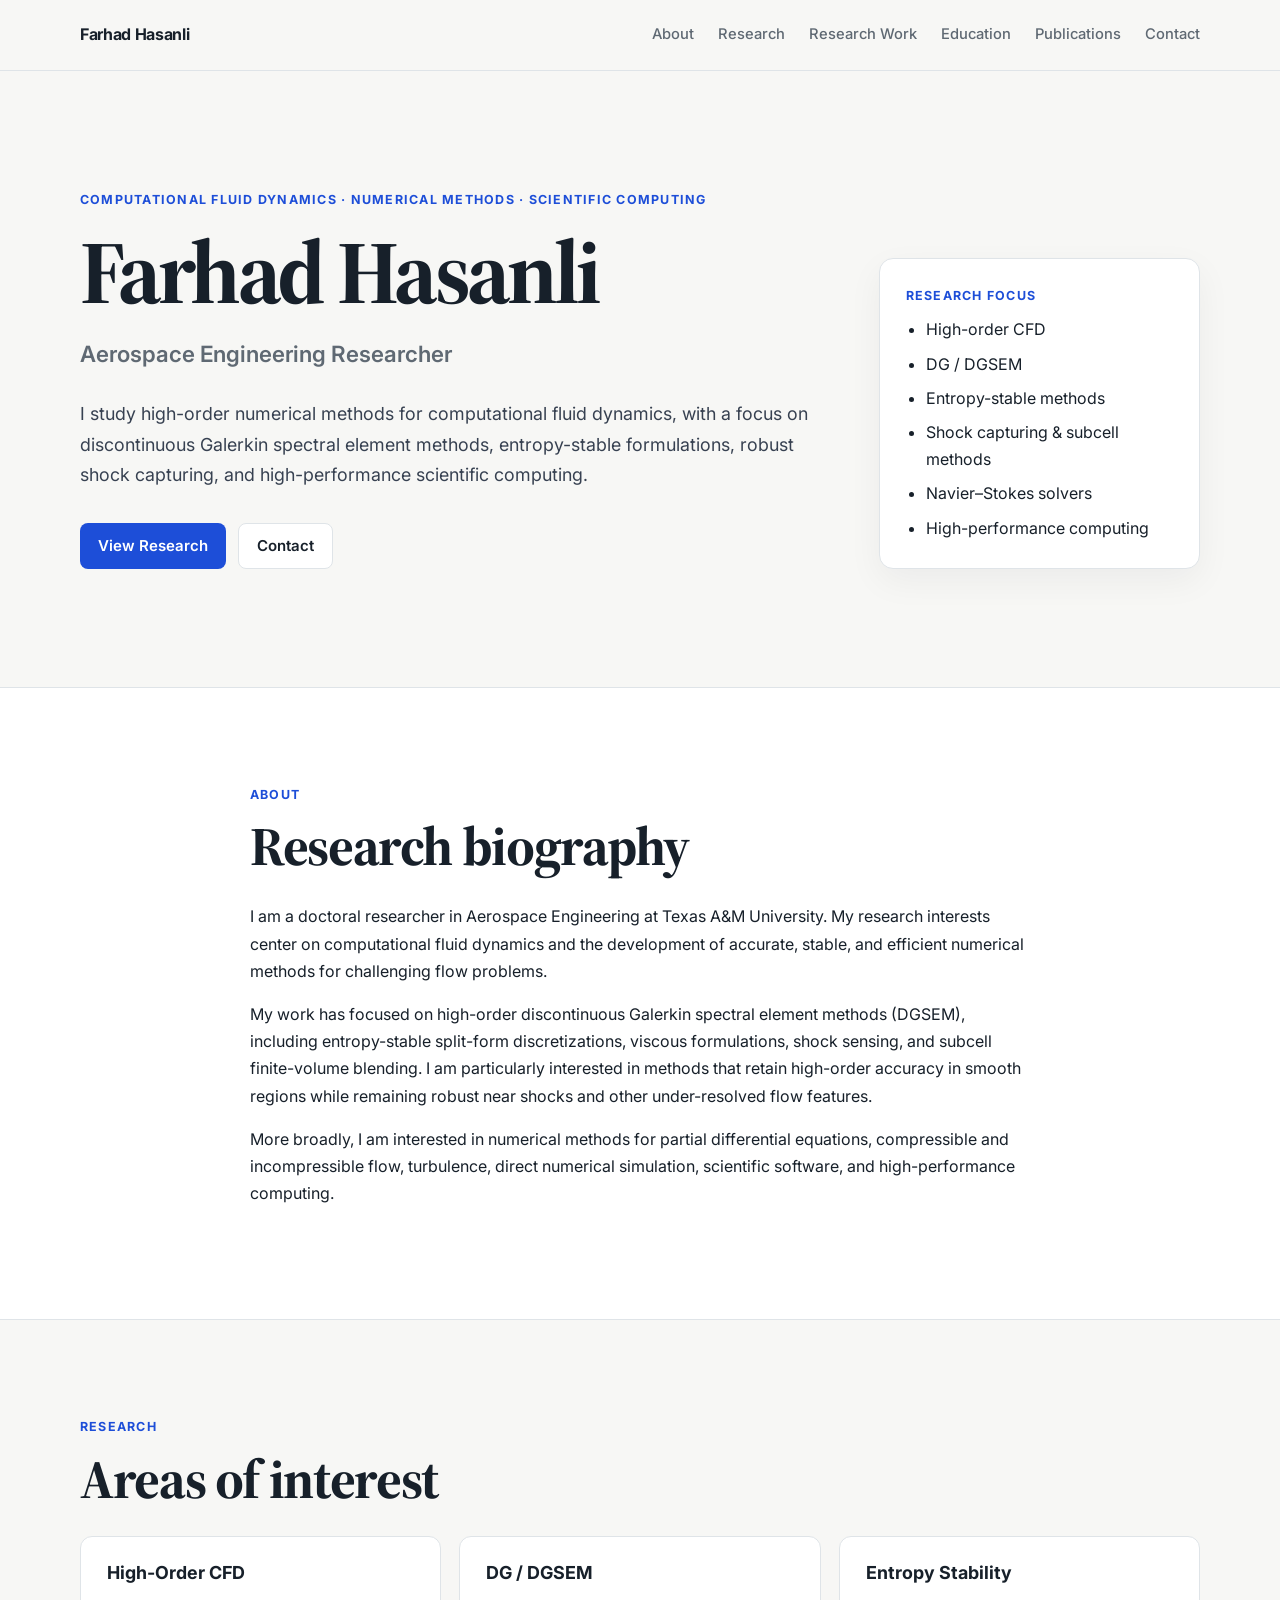
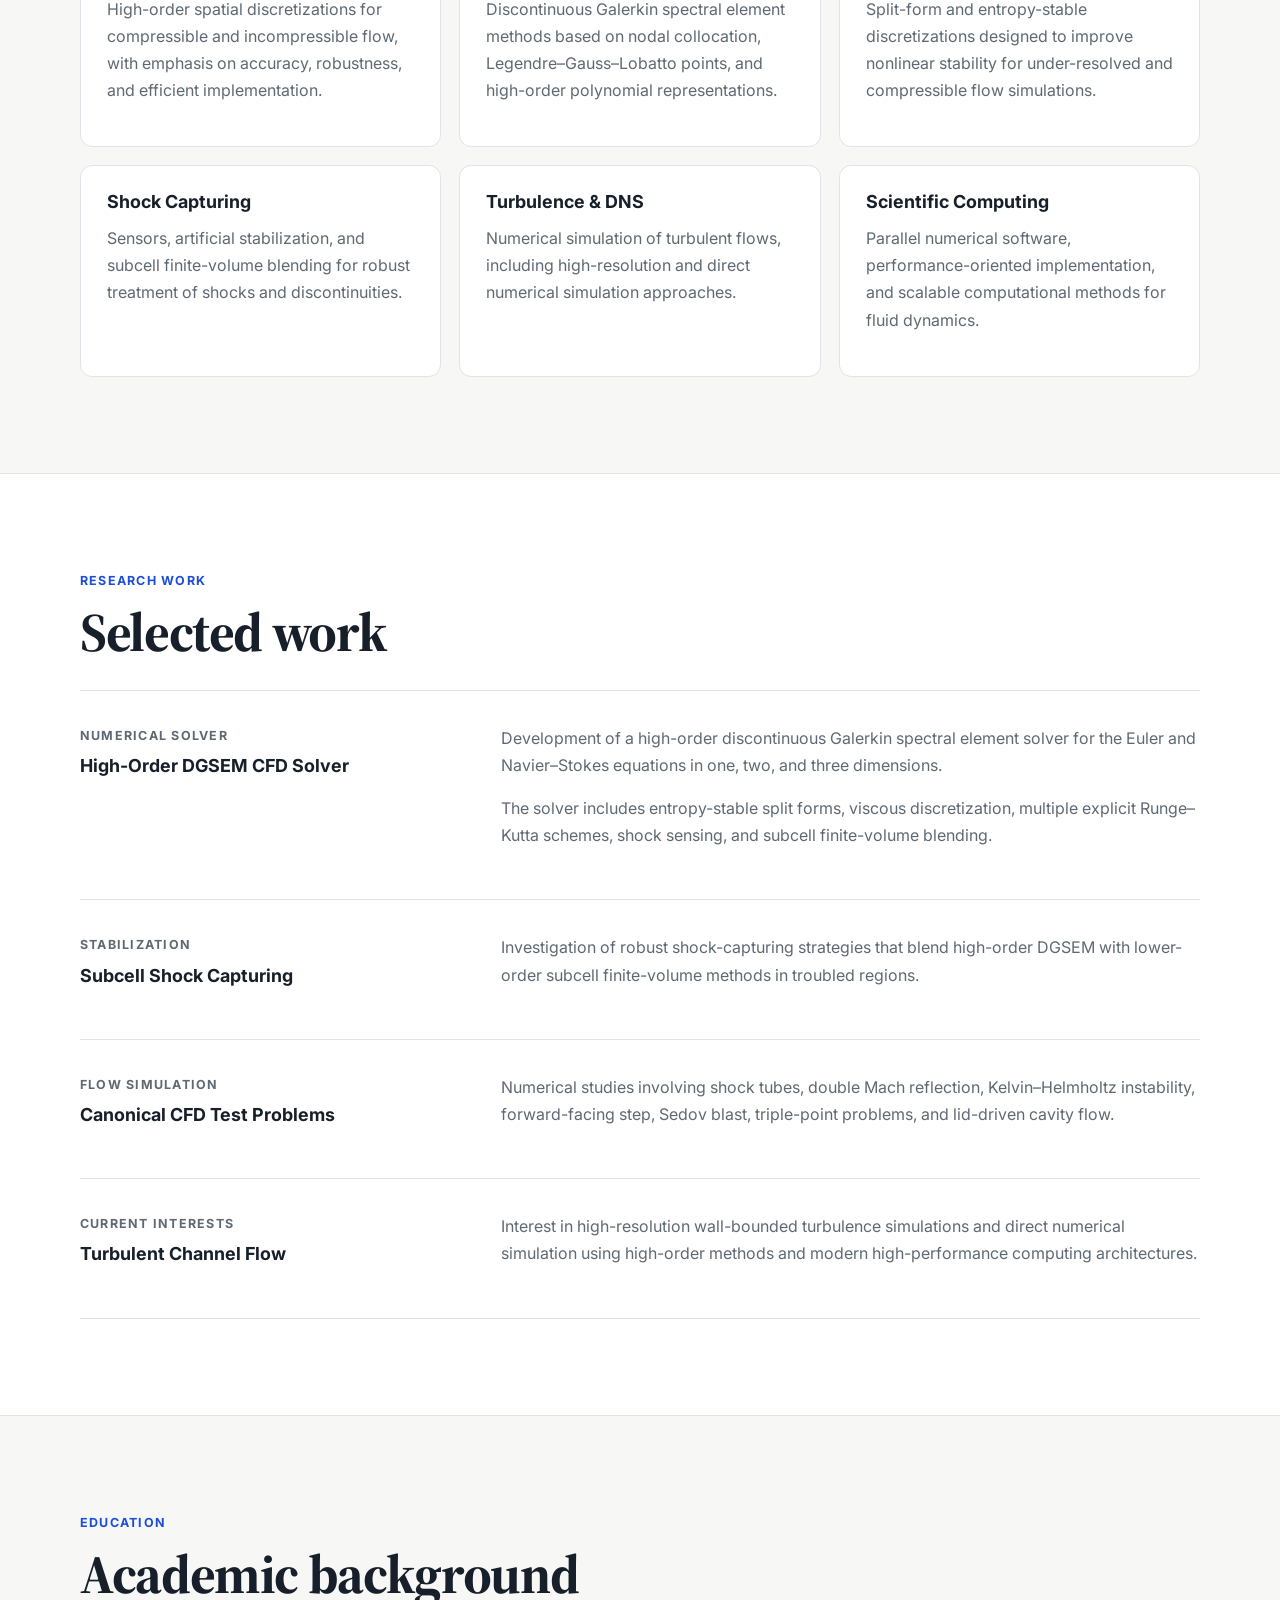
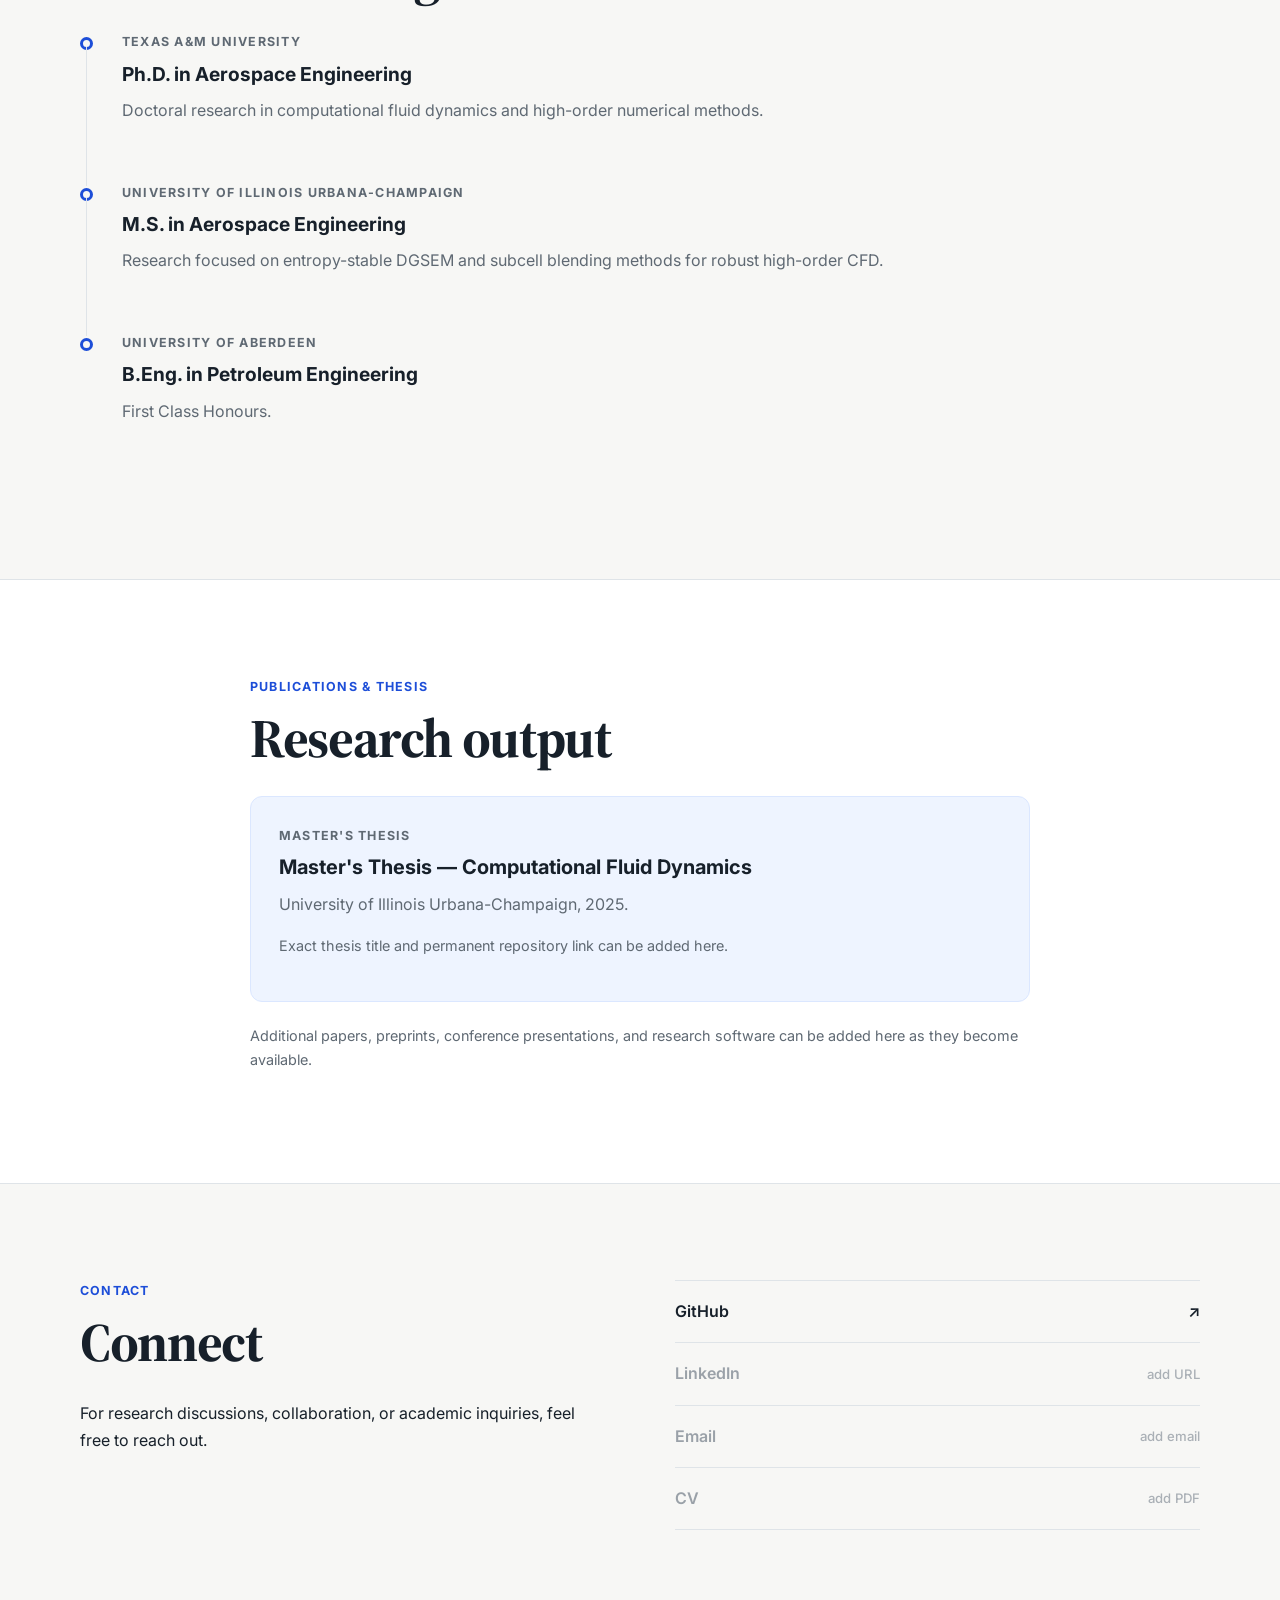
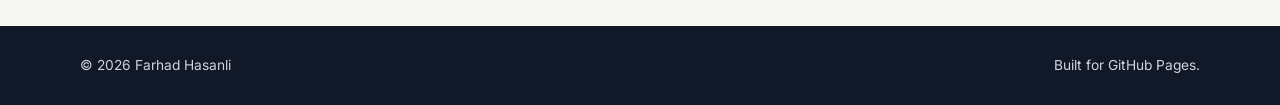
==== index.html @ 72562cfc "Add initial research website" ====
<!DOCTYPE html>
<html lang="en">
<head>
  <meta charset="UTF-8" />
  <meta name="viewport" content="width=device-width, initial-scale=1.0" />
  <meta
    name="description"
    content="Farhad Hasanli — Aerospace Engineering researcher working on computational fluid dynamics, high-order numerical methods, DGSEM, entropy-stable schemes, and scientific computing."
  />
  <title>Farhad Hasanli | Computational Fluid Dynamics Researcher</title>

  <link rel="preconnect" href="https://fonts.googleapis.com">
  <link rel="preconnect" href="https://fonts.gstatic.com" crossorigin>
  <link
    href="https://fonts.googleapis.com/css2?family=Inter:wght@400;500;600;700&family=Source+Serif+4:opsz,wght@8..60,600;8..60,700&display=swap"
    rel="stylesheet"
  >

  <link rel="stylesheet" href="styles.css" />
</head>

<body>
  <header class="site-header">
    <div class="container nav-wrap">
      <a class="brand" href="#top">Farhad Hasanli</a>

      <button
        class="menu-toggle"
        type="button"
        aria-expanded="false"
        aria-controls="site-nav"
        aria-label="Toggle navigation"
      >
        Menu
      </button>

      <nav id="site-nav" class="site-nav" aria-label="Primary navigation">
        <a href="#about">About</a>
        <a href="#research">Research</a>
        <a href="#projects">Research Work</a>
        <a href="#education">Education</a>
        <a href="#publications">Publications</a>
        <a href="#contact">Contact</a>
      </nav>
    </div>
  </header>

  <main id="top">
    <section class="hero section">
      <div class="container hero-grid">
        <div class="hero-copy">
          <p class="eyebrow">Computational Fluid Dynamics · Numerical Methods · Scientific Computing</p>

          <h1>
            Farhad Hasanli
          </h1>

          <p class="hero-title">
            Aerospace Engineering Researcher
          </p>

          <p class="hero-summary">
            I study high-order numerical methods for computational fluid dynamics,
            with a focus on discontinuous Galerkin spectral element methods,
            entropy-stable formulations, robust shock capturing, and high-performance
            scientific computing.
          </p>

          <div class="hero-actions">
            <a class="button primary" href="#research">View Research</a>
            <a class="button secondary" href="#contact">Contact</a>
          </div>
        </div>

        <aside class="focus-card" aria-label="Research focus">
          <p class="focus-label">Research focus</p>
          <ul>
            <li>High-order CFD</li>
            <li>DG / DGSEM</li>
            <li>Entropy-stable methods</li>
            <li>Shock capturing & subcell methods</li>
            <li>Navier–Stokes solvers</li>
            <li>High-performance computing</li>
          </ul>
        </aside>
      </div>
    </section>

    <section id="about" class="section section-muted">
      <div class="container narrow">
        <p class="section-kicker">About</p>
        <h2>Research biography</h2>

        <p>
          I am a doctoral researcher in Aerospace Engineering at Texas A&amp;M University.
          My research interests center on computational fluid dynamics and the development
          of accurate, stable, and efficient numerical methods for challenging flow problems.
        </p>

        <p>
          My work has focused on high-order discontinuous Galerkin spectral element methods
          (DGSEM), including entropy-stable split-form discretizations, viscous formulations,
          shock sensing, and subcell finite-volume blending. I am particularly interested in
          methods that retain high-order accuracy in smooth regions while remaining robust
          near shocks and other under-resolved flow features.
        </p>

        <p>
          More broadly, I am interested in numerical methods for partial differential equations,
          compressible and incompressible flow, turbulence, direct numerical simulation,
          scientific software, and high-performance computing.
        </p>
      </div>
    </section>

    <section id="research" class="section">
      <div class="container">
        <p class="section-kicker">Research</p>
        <h2>Areas of interest</h2>

        <div class="cards three-column">
          <article class="card">
            <h3>High-Order CFD</h3>
            <p>
              High-order spatial discretizations for compressible and incompressible
              flow, with emphasis on accuracy, robustness, and efficient implementation.
            </p>
          </article>

          <article class="card">
            <h3>DG / DGSEM</h3>
            <p>
              Discontinuous Galerkin spectral element methods based on nodal collocation,
              Legendre–Gauss–Lobatto points, and high-order polynomial representations.
            </p>
          </article>

          <article class="card">
            <h3>Entropy Stability</h3>
            <p>
              Split-form and entropy-stable discretizations designed to improve nonlinear
              stability for under-resolved and compressible flow simulations.
            </p>
          </article>

          <article class="card">
            <h3>Shock Capturing</h3>
            <p>
              Sensors, artificial stabilization, and subcell finite-volume blending for
              robust treatment of shocks and discontinuities.
            </p>
          </article>

          <article class="card">
            <h3>Turbulence & DNS</h3>
            <p>
              Numerical simulation of turbulent flows, including high-resolution and
              direct numerical simulation approaches.
            </p>
          </article>

          <article class="card">
            <h3>Scientific Computing</h3>
            <p>
              Parallel numerical software, performance-oriented implementation, and
              scalable computational methods for fluid dynamics.
            </p>
          </article>
        </div>
      </div>
    </section>

    <section id="projects" class="section section-muted">
      <div class="container">
        <p class="section-kicker">Research Work</p>
        <h2>Selected work</h2>

        <div class="project-list">
          <article class="project">
            <div>
              <p class="project-type">Numerical solver</p>
              <h3>High-Order DGSEM CFD Solver</h3>
            </div>
            <div>
              <p>
                Development of a high-order discontinuous Galerkin spectral element solver
                for the Euler and Navier–Stokes equations in one, two, and three dimensions.
              </p>
              <p>
                The solver includes entropy-stable split forms, viscous discretization,
                multiple explicit Runge–Kutta schemes, shock sensing, and subcell
                finite-volume blending.
              </p>
            </div>
          </article>

          <article class="project">
            <div>
              <p class="project-type">Stabilization</p>
              <h3>Subcell Shock Capturing</h3>
            </div>
            <div>
              <p>
                Investigation of robust shock-capturing strategies that blend high-order
                DGSEM with lower-order subcell finite-volume methods in troubled regions.
              </p>
            </div>
          </article>

          <article class="project">
            <div>
              <p class="project-type">Flow simulation</p>
              <h3>Canonical CFD Test Problems</h3>
            </div>
            <div>
              <p>
                Numerical studies involving shock tubes, double Mach reflection,
                Kelvin–Helmholtz instability, forward-facing step, Sedov blast,
                triple-point problems, and lid-driven cavity flow.
              </p>
            </div>
          </article>

          <article class="project">
            <div>
              <p class="project-type">Current interests</p>
              <h3>Turbulent Channel Flow</h3>
            </div>
            <div>
              <p>
                Interest in high-resolution wall-bounded turbulence simulations and
                direct numerical simulation using high-order methods and modern
                high-performance computing architectures.
              </p>
            </div>
          </article>
        </div>

      </div>
    </section>

    <section id="education" class="section">
      <div class="container">
        <p class="section-kicker">Education</p>
        <h2>Academic background</h2>

        <div class="timeline">
          <article class="timeline-item">
            <div class="timeline-marker" aria-hidden="true"></div>
            <div>
              <p class="timeline-school">Texas A&amp;M University</p>
              <h3>Ph.D. in Aerospace Engineering</h3>
              <p>
                Doctoral research in computational fluid dynamics and high-order
                numerical methods.
              </p>
            </div>
          </article>

          <article class="timeline-item">
            <div class="timeline-marker" aria-hidden="true"></div>
            <div>
              <p class="timeline-school">University of Illinois Urbana-Champaign</p>
              <h3>M.S. in Aerospace Engineering</h3>
              <p>
                Research focused on entropy-stable DGSEM and subcell blending methods
                for robust high-order CFD.
              </p>
            </div>
          </article>

          <article class="timeline-item">
            <div class="timeline-marker" aria-hidden="true"></div>
            <div>
              <p class="timeline-school">University of Aberdeen</p>
              <h3>B.Eng. in Petroleum Engineering</h3>
              <p>First Class Honours.</p>
            </div>
          </article>
        </div>
      </div>
    </section>

    <section id="publications" class="section section-muted">
      <div class="container narrow">
        <p class="section-kicker">Publications &amp; Thesis</p>
        <h2>Research output</h2>

        <div class="publication-card">
          <p class="publication-type">Master's thesis</p>
          <h3>
            Master's Thesis — Computational Fluid Dynamics
          </h3>
          <p>
            University of Illinois Urbana-Champaign, 2025.
          </p>
          <p class="small">
            Exact thesis title and permanent repository link can be added here.
          </p>
        </div>

        <p class="empty-state">
          Additional papers, preprints, conference presentations, and research software
          can be added here as they become available.
        </p>
      </div>
    </section>

    <section id="contact" class="section">
      <div class="container contact-grid">
        <div>
          <p class="section-kicker">Contact</p>
          <h2>Connect</h2>
          <p>
            For research discussions, collaboration, or academic inquiries, feel free
            to reach out.
          </p>
        </div>

        <div class="contact-links">
          <!-- Replace these placeholders with your actual URLs/email. -->
          <a href="https://github.com/aydin-hasanli" target="_blank" rel="noopener noreferrer">
            GitHub
            <span aria-hidden="true">↗</span>
          </a>

          <a href="#" aria-disabled="true" class="placeholder-link">
            LinkedIn
            <span>add URL</span>
          </a>

          <a href="#" aria-disabled="true" class="placeholder-link">
            Email
            <span>add email</span>
          </a>

          <a href="#" aria-disabled="true" class="placeholder-link">
            CV
            <span>add PDF</span>
          </a>
        </div>
      </div>
    </section>
  </main>

  <footer class="site-footer">
    <div class="container footer-wrap">
      <p>© <span id="year"></span> Farhad Hasanli</p>
      <p>Built for GitHub Pages.</p>
    </div>
  </footer>

  <script src="script.js"></script>
</body>
</html>
---- styles.css ----
:root {
  --bg: #f7f7f5;
  --surface: #ffffff;
  --text: #17202a;
  --muted: #5f6973;
  --border: #dfe4e8;
  --accent: #1d4ed8;
  --accent-dark: #173ca4;
  --soft-accent: #eef4ff;
  --max-width: 1120px;
  --serif: "Source Serif 4", Georgia, serif;
  --sans: "Inter", -apple-system, BlinkMacSystemFont, "Segoe UI", sans-serif;
}

* {
  box-sizing: border-box;
}

html {
  scroll-behavior: smooth;
}

body {
  margin: 0;
  background: var(--bg);
  color: var(--text);
  font-family: var(--sans);
  line-height: 1.7;
  -webkit-font-smoothing: antialiased;
}

a {
  color: inherit;
}

.container {
  width: min(calc(100% - 40px), var(--max-width));
  margin: 0 auto;
}

.narrow {
  max-width: 780px;
}

.section {
  padding: 96px 0;
  scroll-margin-top: 80px;
}

.section-muted {
  background: var(--surface);
  border-top: 1px solid var(--border);
  border-bottom: 1px solid var(--border);
}

.section-kicker,
.eyebrow,
.project-type,
.publication-type,
.focus-label,
.timeline-school {
  margin: 0 0 10px;
  color: var(--accent);
  font-size: 0.78rem;
  font-weight: 700;
  letter-spacing: 0.1em;
  text-transform: uppercase;
}

h1,
h2,
h3 {
  line-height: 1.15;
  margin-top: 0;
}

h1,
h2 {
  font-family: var(--serif);
}

h1 {
  margin-bottom: 12px;
  font-size: clamp(3rem, 7vw, 5.8rem);
  letter-spacing: -0.04em;
}

h2 {
  margin-bottom: 26px;
  font-size: clamp(2.2rem, 4.5vw, 3.4rem);
  letter-spacing: -0.025em;
}

h3 {
  margin-bottom: 12px;
  font-size: 1.12rem;
}

p {
  margin-top: 0;
}

.site-header {
  position: sticky;
  top: 0;
  z-index: 100;
  background: rgba(247, 247, 245, 0.92);
  border-bottom: 1px solid var(--border);
  backdrop-filter: blur(14px);
}

.nav-wrap {
  min-height: 70px;
  display: flex;
  align-items: center;
  justify-content: space-between;
  gap: 24px;
}

.brand {
  text-decoration: none;
  font-weight: 700;
  letter-spacing: -0.02em;
}

.site-nav {
  display: flex;
  align-items: center;
  gap: 24px;
}

.site-nav a {
  color: var(--muted);
  font-size: 0.92rem;
  font-weight: 500;
  text-decoration: none;
}

.site-nav a:hover {
  color: var(--text);
}

.menu-toggle {
  display: none;
  border: 1px solid var(--border);
  background: var(--surface);
  color: var(--text);
  border-radius: 8px;
  padding: 8px 12px;
  font: inherit;
}

.hero {
  padding-top: 118px;
  padding-bottom: 118px;
}

.hero-grid {
  display: grid;
  grid-template-columns: minmax(0, 1.7fr) minmax(280px, 0.75fr);
  gap: 70px;
  align-items: end;
}

.hero-title {
  margin-bottom: 26px;
  color: var(--muted);
  font-size: clamp(1.15rem, 2vw, 1.4rem);
  font-weight: 600;
}

.hero-summary {
  max-width: 760px;
  margin-bottom: 32px;
  color: #374151;
  font-size: 1.12rem;
}

.hero-actions {
  display: flex;
  flex-wrap: wrap;
  gap: 12px;
}

.button {
  display: inline-flex;
  align-items: center;
  justify-content: center;
  min-height: 46px;
  padding: 0 18px;
  border-radius: 8px;
  text-decoration: none;
  font-size: 0.94rem;
  font-weight: 600;
}

.button.primary {
  background: var(--accent);
  color: #fff;
}

.button.primary:hover {
  background: var(--accent-dark);
}

.button.secondary {
  border: 1px solid var(--border);
  background: var(--surface);
}

.focus-card {
  padding: 26px;
  background: var(--surface);
  border: 1px solid var(--border);
  border-radius: 14px;
  box-shadow: 0 12px 35px rgba(15, 23, 42, 0.05);
}

.focus-card ul {
  padding-left: 20px;
  margin: 0;
}

.focus-card li + li {
  margin-top: 7px;
}

.cards {
  display: grid;
  gap: 18px;
}

.three-column {
  grid-template-columns: repeat(3, 1fr);
}

.card {
  min-height: 190px;
  padding: 26px;
  background: var(--surface);
  border: 1px solid var(--border);
  border-radius: 12px;
}

.card p,
.project p,
.timeline-item p,
.publication-card p {
  color: var(--muted);
}

.project-list {
  border-top: 1px solid var(--border);
}

.project {
  display: grid;
  grid-template-columns: 0.8fr 1.5fr;
  gap: 48px;
  padding: 34px 0;
  border-bottom: 1px solid var(--border);
}

.edit-note,
.small,
.empty-state {
  color: var(--muted);
  font-size: 0.9rem;
}

.edit-note {
  margin-top: 24px;
}

.timeline {
  position: relative;
  max-width: 820px;
}

.timeline-item {
  position: relative;
  display: grid;
  grid-template-columns: 22px 1fr;
  gap: 20px;
  padding: 0 0 42px;
}

.timeline-item:not(:last-child)::before {
  content: "";
  position: absolute;
  left: 6px;
  top: 16px;
  bottom: -4px;
  width: 1px;
  background: var(--border);
}

.timeline-marker {
  width: 13px;
  height: 13px;
  margin-top: 6px;
  border: 3px solid var(--accent);
  border-radius: 50%;
  background: var(--bg);
}

.timeline-item h3 {
  font-size: 1.2rem;
}

.publication-card {
  padding: 28px;
  background: var(--soft-accent);
  border: 1px solid #dbe7ff;
  border-radius: 12px;
}

.publication-card h3 {
  font-size: 1.25rem;
}

.empty-state {
  margin-top: 22px;
}

.contact-grid {
  display: grid;
  grid-template-columns: 1fr 1fr;
  gap: 70px;
  align-items: start;
}

.contact-links {
  border-top: 1px solid var(--border);
}

.contact-links a {
  display: flex;
  align-items: center;
  justify-content: space-between;
  gap: 20px;
  padding: 17px 0;
  border-bottom: 1px solid var(--border);
  text-decoration: none;
  font-weight: 600;
}

.contact-links a:hover:not(.placeholder-link) {
  color: var(--accent);
}

.placeholder-link {
  color: #9aa1a8;
  cursor: default;
}

.placeholder-link span {
  color: #aab0b6;
  font-size: 0.82rem;
  font-weight: 500;
}

.site-footer {
  padding: 28px 0;
  background: #111827;
  color: #d1d5db;
}

.footer-wrap {
  display: flex;
  justify-content: space-between;
  gap: 20px;
}

.footer-wrap p {
  margin: 0;
  font-size: 0.86rem;
}

@media (max-width: 900px) {
  .hero-grid,
  .contact-grid {
    grid-template-columns: 1fr;
  }

  .hero-grid {
    gap: 46px;
  }

  .three-column {
    grid-template-columns: repeat(2, 1fr);
  }

  .site-nav {
    position: absolute;
    top: 70px;
    left: 20px;
    right: 20px;
    display: none;
    flex-direction: column;
    align-items: stretch;
    gap: 0;
    padding: 10px;
    background: var(--surface);
    border: 1px solid var(--border);
    border-radius: 10px;
    box-shadow: 0 18px 40px rgba(15, 23, 42, 0.1);
  }

  .site-nav.open {
    display: flex;
  }

  .site-nav a {
    padding: 10px 12px;
  }

  .menu-toggle {
    display: inline-block;
  }
}

@media (max-width: 640px) {
  .section {
    padding: 72px 0;
  }

  .hero {
    padding-top: 82px;
  }

  .three-column,
  .project {
    grid-template-columns: 1fr;
  }

  .project {
    gap: 8px;
  }

  .footer-wrap {
    flex-direction: column;
  }
}
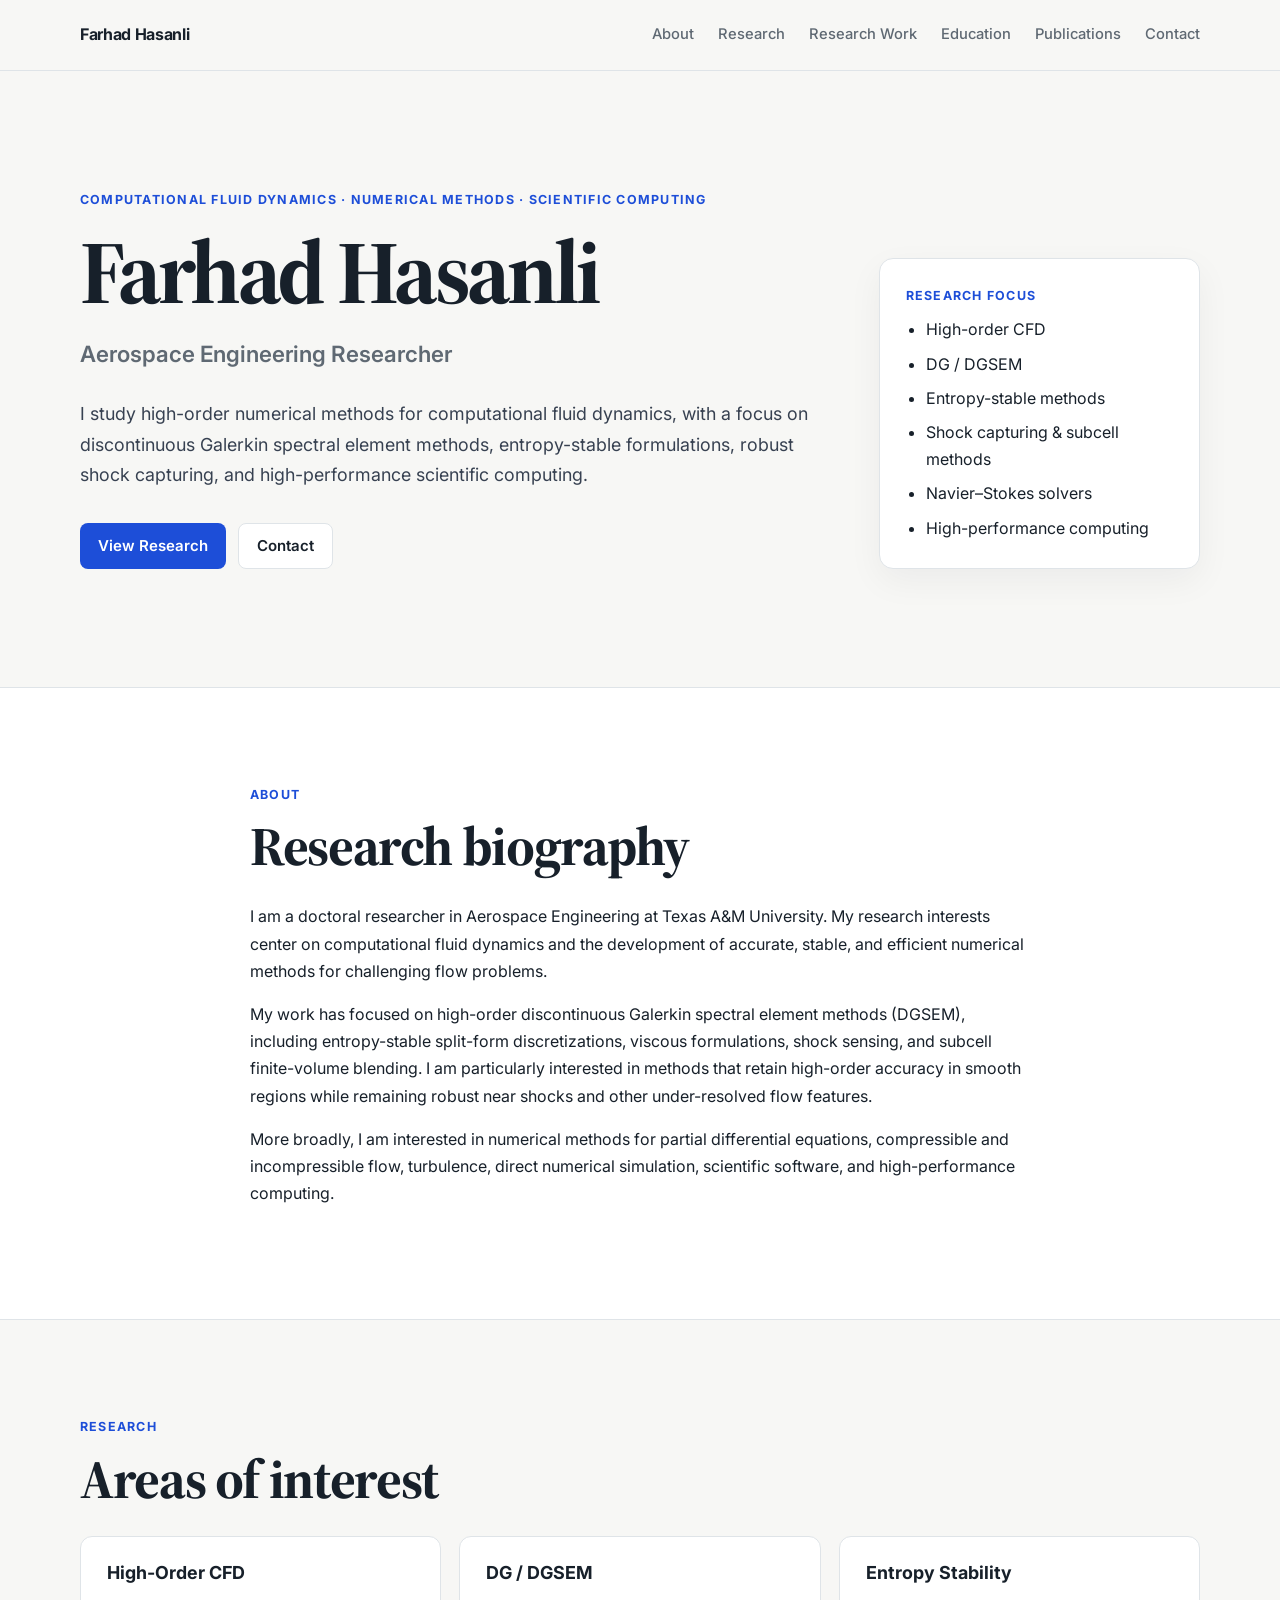
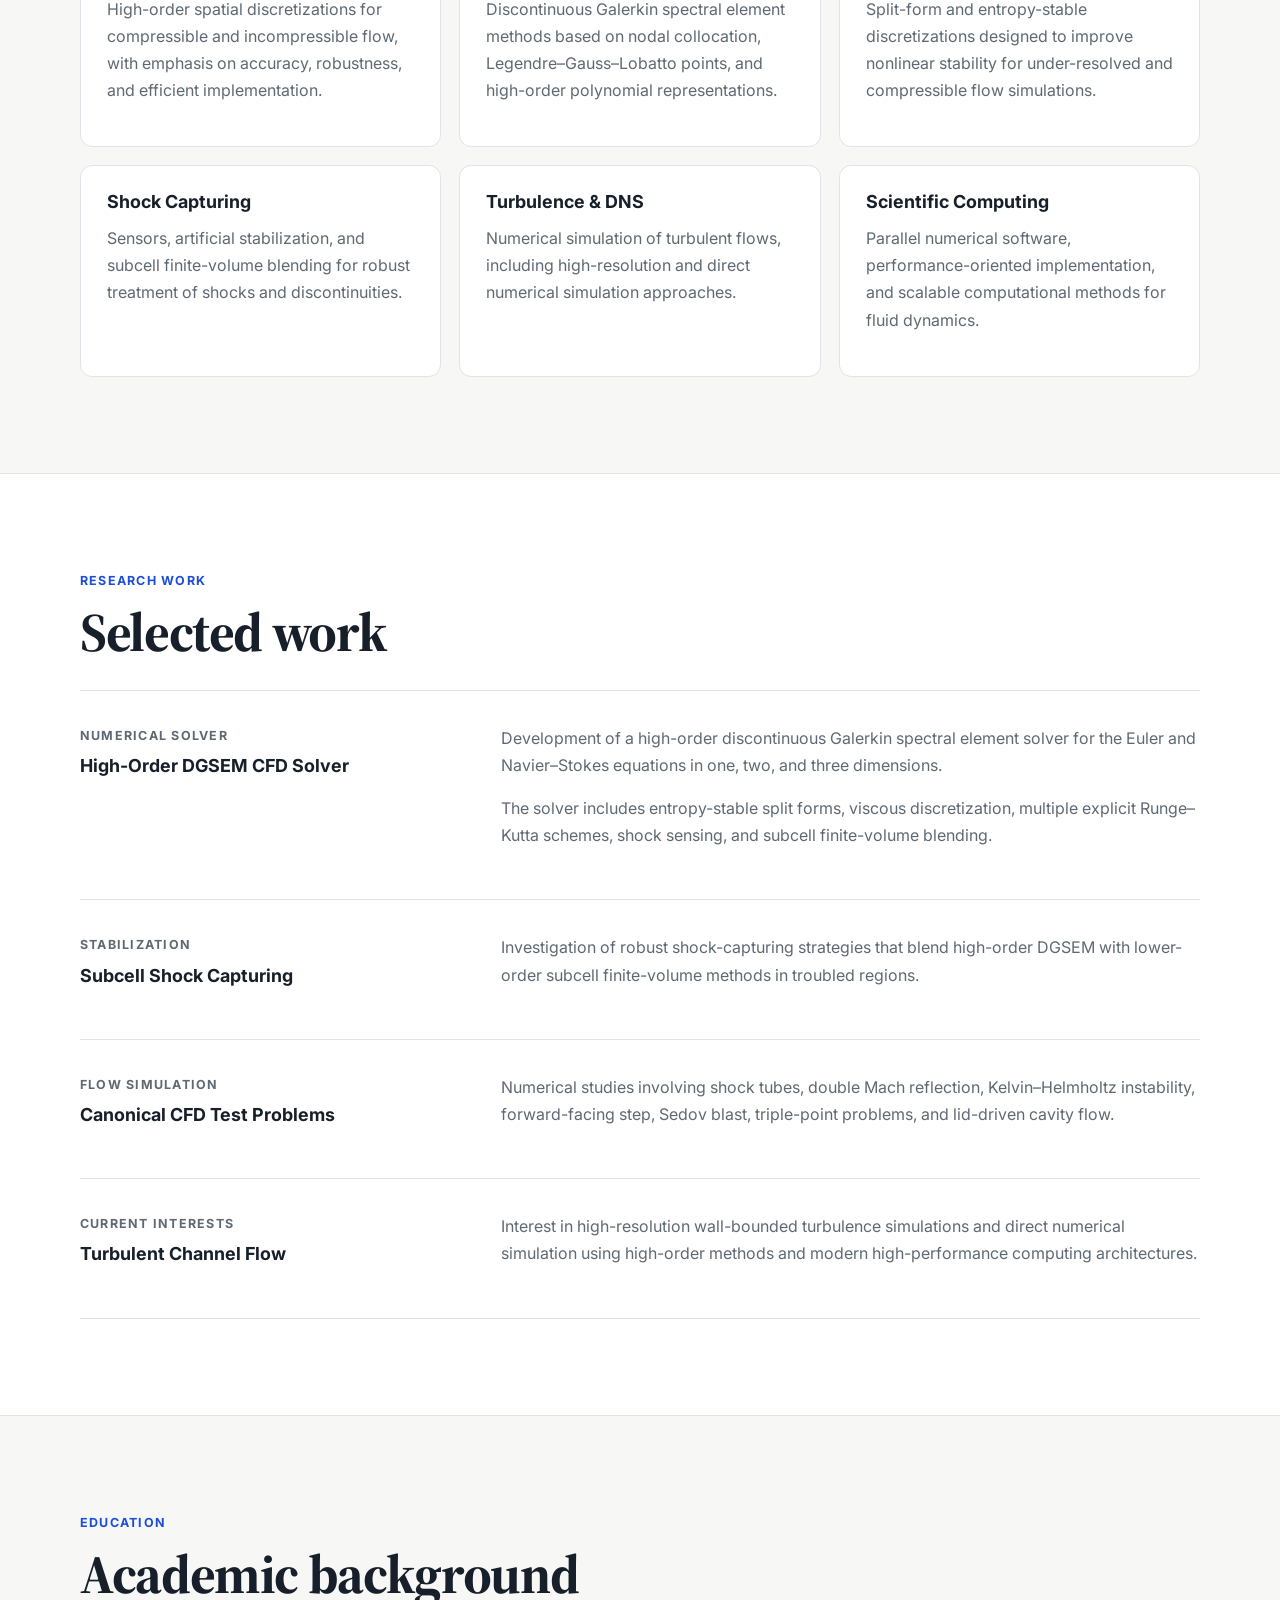
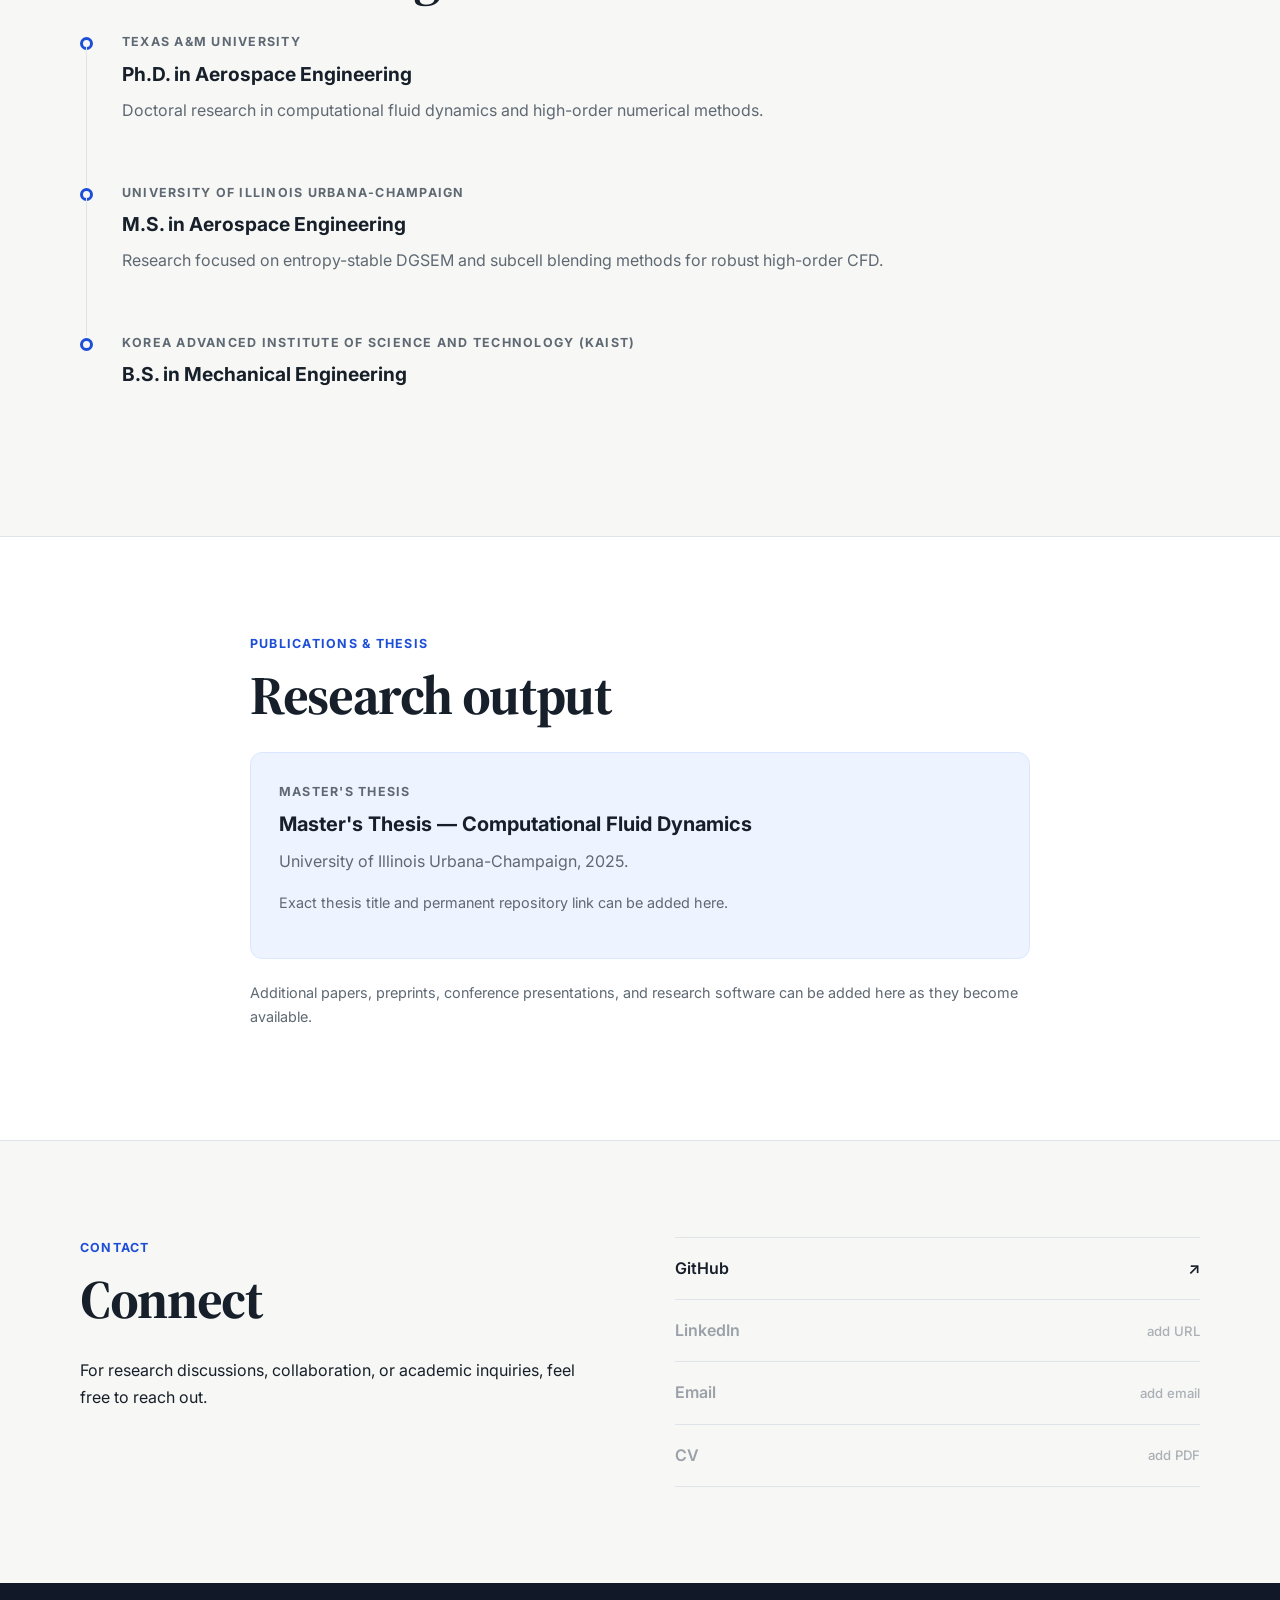
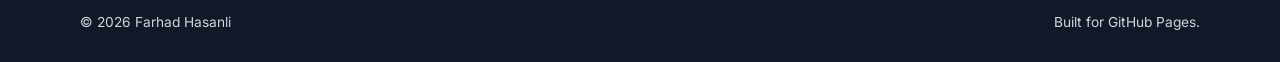
==== commit a75fcdb6: "KAIST fix" ====
--- a/index.html
+++ b/index.html
@@ -272,9 +272,8 @@
           <article class="timeline-item">
             <div class="timeline-marker" aria-hidden="true"></div>
             <div>
-              <p class="timeline-school">University of Aberdeen</p>
-              <h3>B.Eng. in Petroleum Engineering</h3>
-              <p>First Class Honours.</p>
+              <p class="timeline-school">Korea Advanced Institute of Science and Technology (KAIST)</p>
+              <h3>B.S. in Mechanical Engineering</h3>
             </div>
           </article>
         </div>
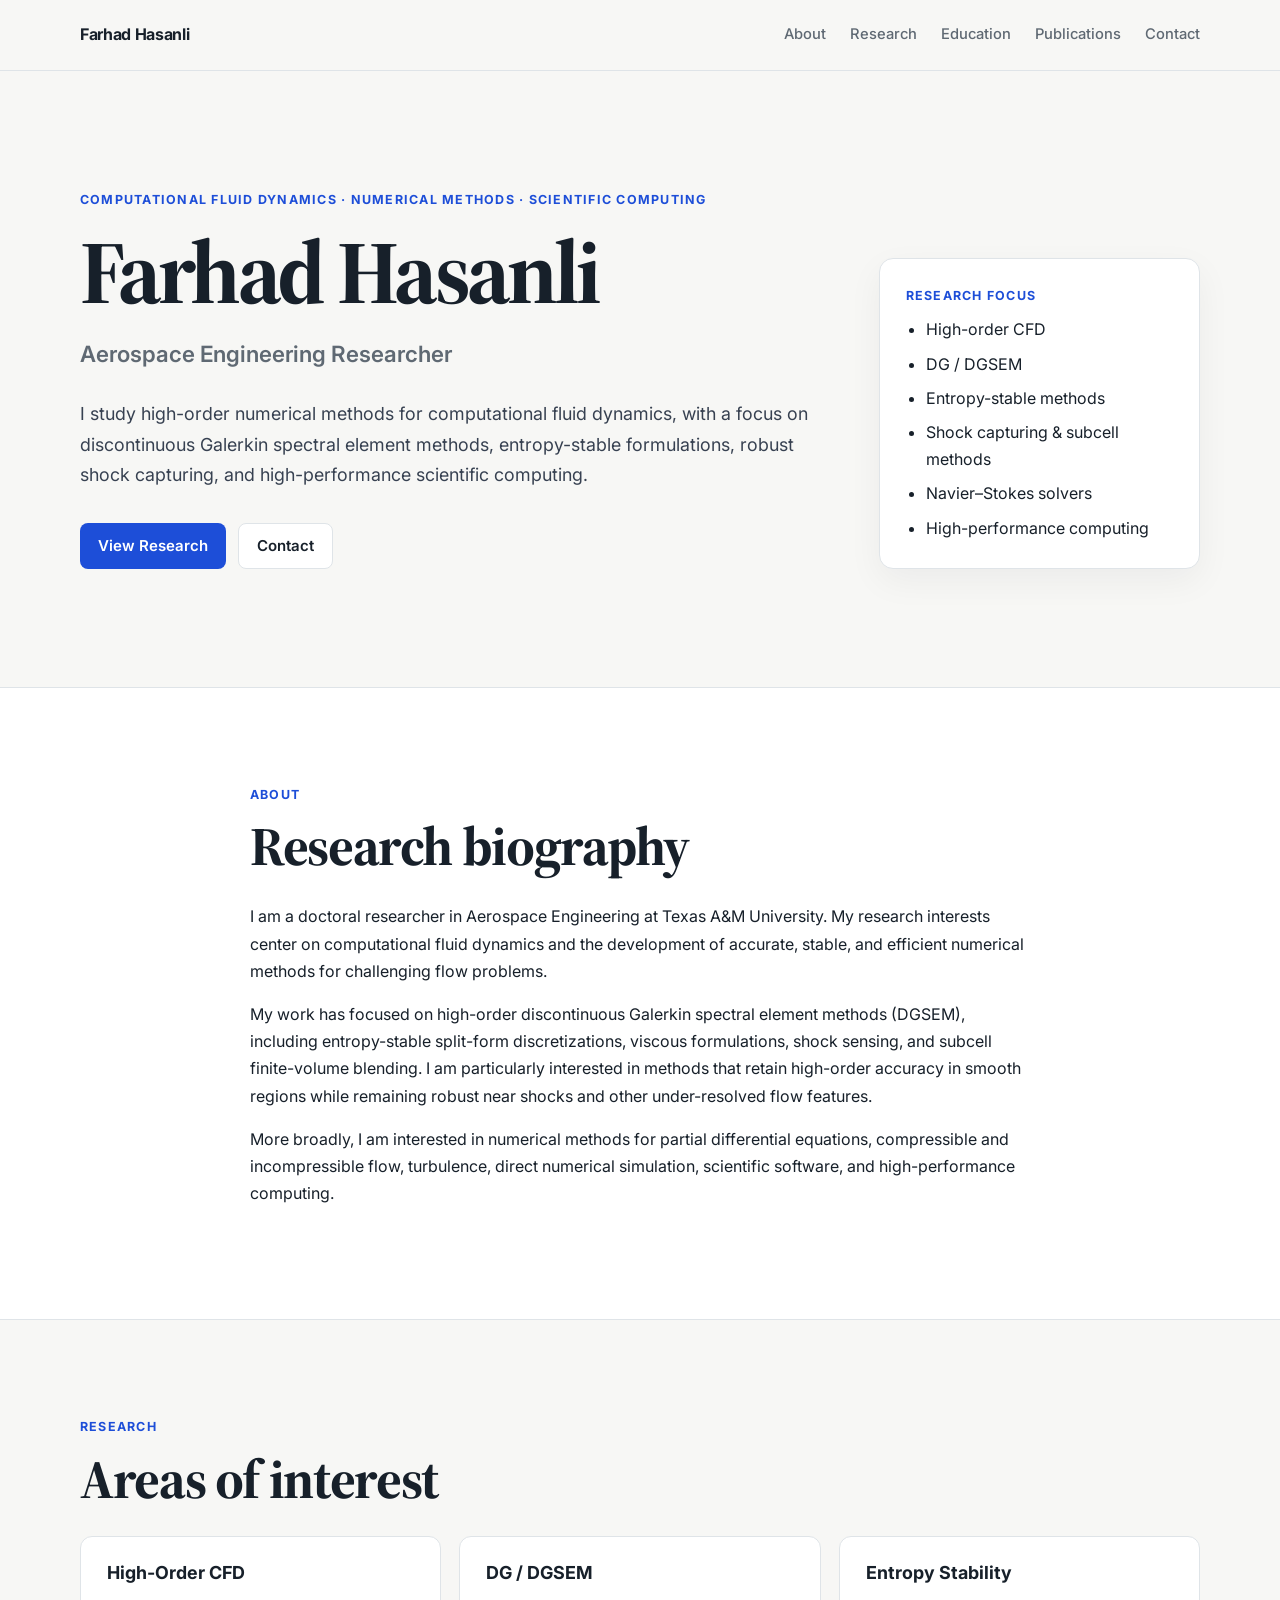
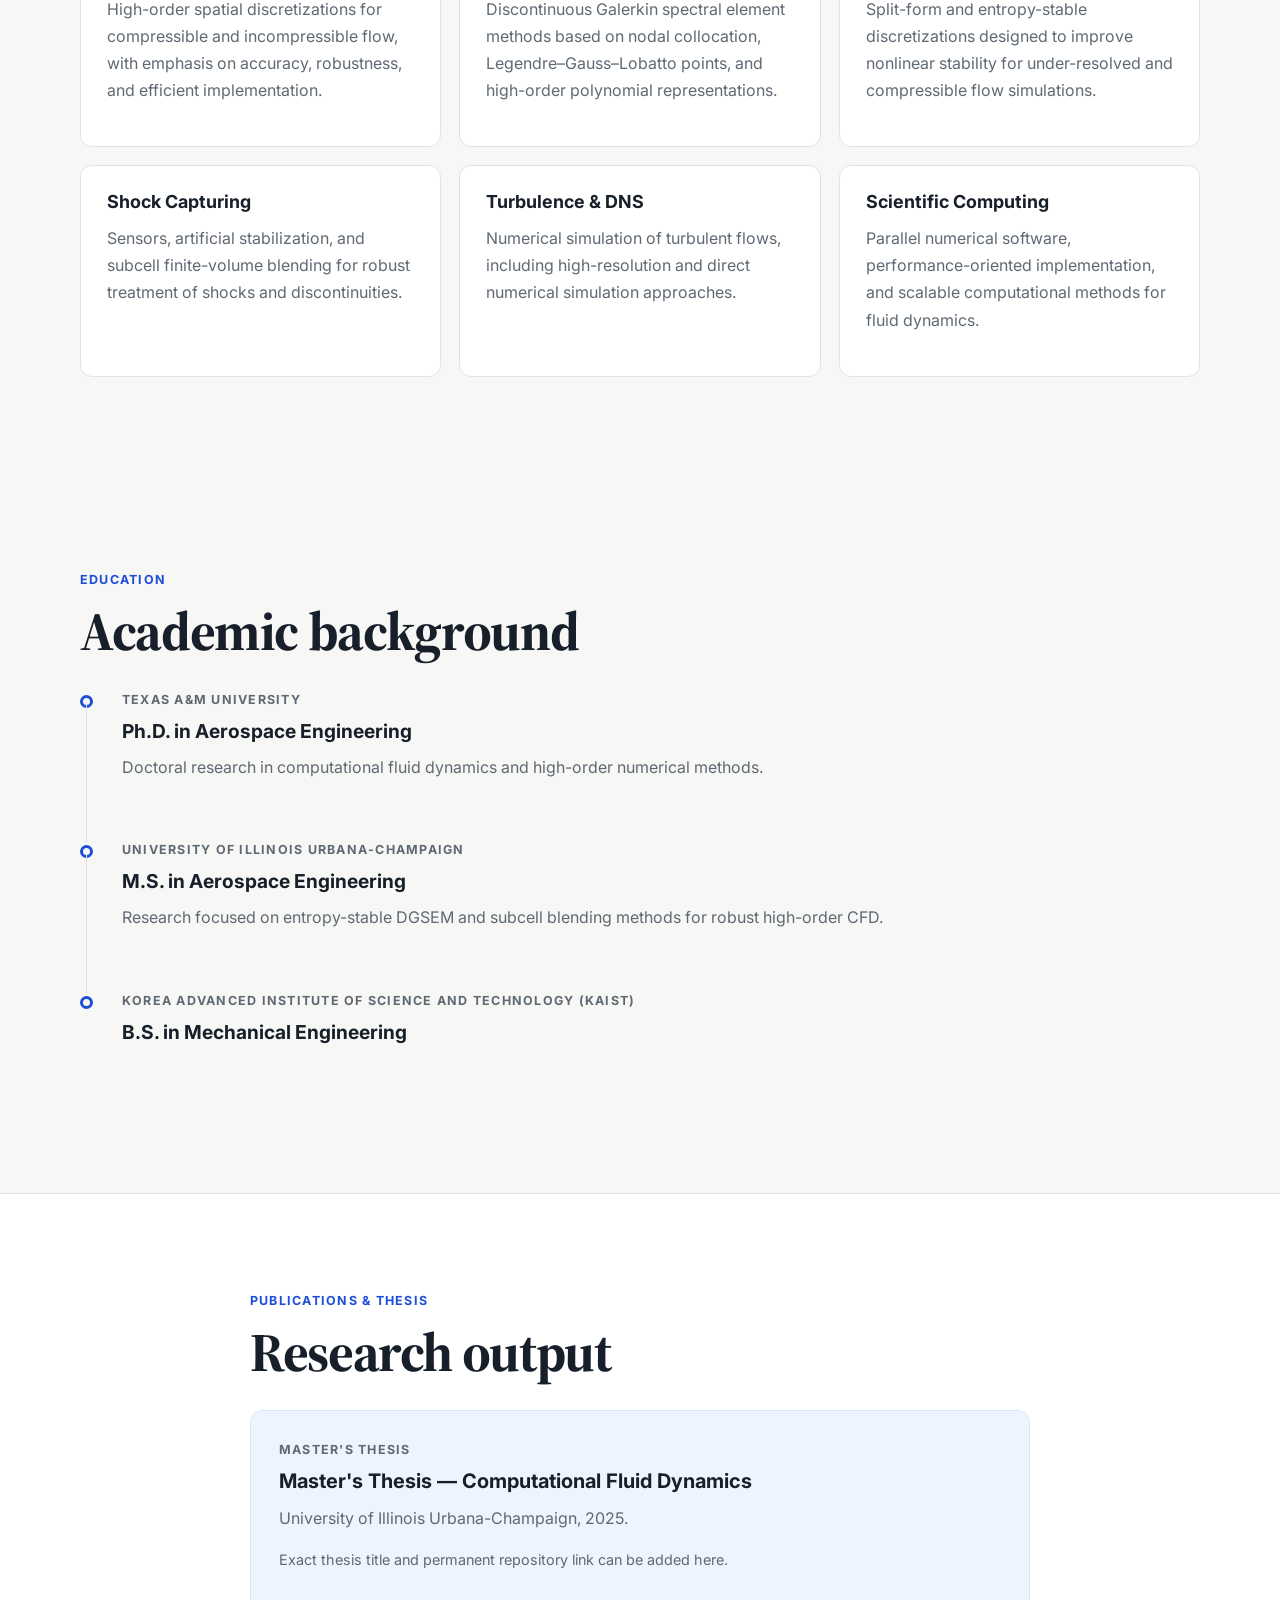
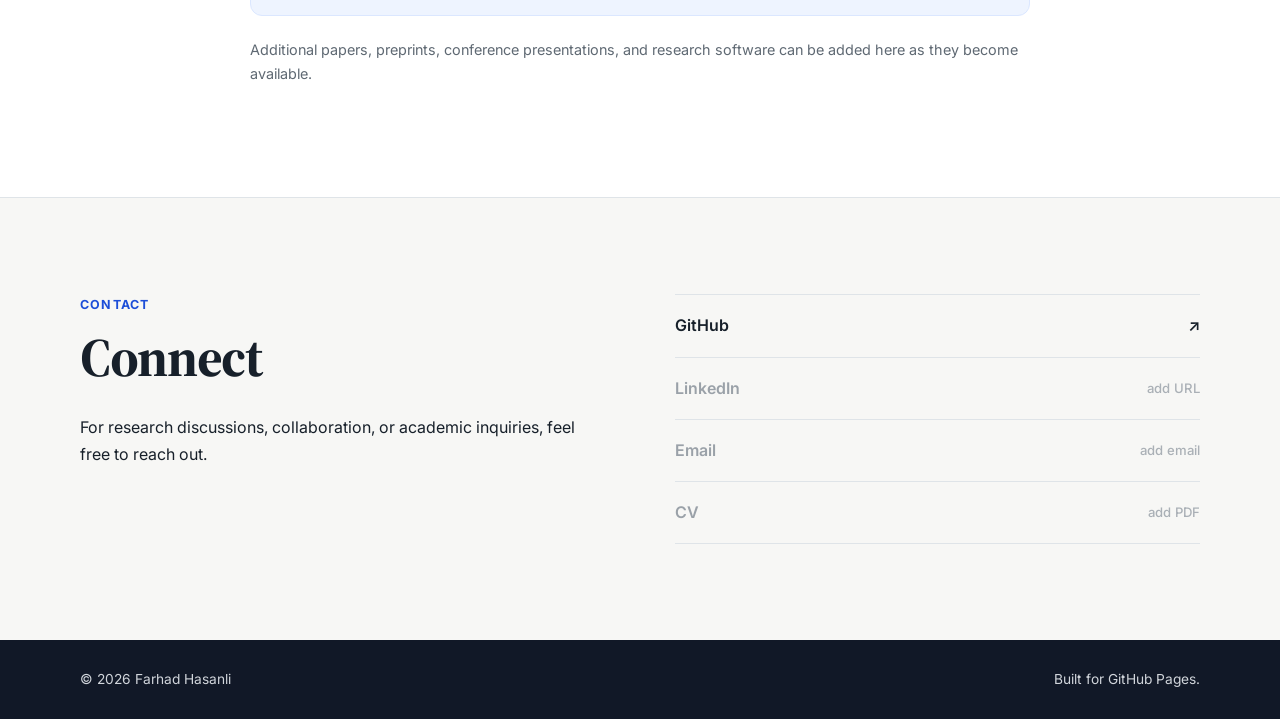
==== commit 4be34212: "remove CNAME" ====
--- a/index.html
+++ b/index.html
@@ -37,7 +37,6 @@
       <nav id="site-nav" class="site-nav" aria-label="Primary navigation">
         <a href="#about">About</a>
         <a href="#research">Research</a>
-        <a href="#projects">Research Work</a>
         <a href="#education">Education</a>
         <a href="#publications">Publications</a>
         <a href="#contact">Contact</a>
@@ -170,74 +169,6 @@
       </div>
     </section>
 
-    <section id="projects" class="section section-muted">
-      <div class="container">
-        <p class="section-kicker">Research Work</p>
-        <h2>Selected work</h2>
-
-        <div class="project-list">
-          <article class="project">
-            <div>
-              <p class="project-type">Numerical solver</p>
-              <h3>High-Order DGSEM CFD Solver</h3>
-            </div>
-            <div>
-              <p>
-                Development of a high-order discontinuous Galerkin spectral element solver
-                for the Euler and Navier–Stokes equations in one, two, and three dimensions.
-              </p>
-              <p>
-                The solver includes entropy-stable split forms, viscous discretization,
-                multiple explicit Runge–Kutta schemes, shock sensing, and subcell
-                finite-volume blending.
-              </p>
-            </div>
-          </article>
-
-          <article class="project">
-            <div>
-              <p class="project-type">Stabilization</p>
-              <h3>Subcell Shock Capturing</h3>
-            </div>
-            <div>
-              <p>
-                Investigation of robust shock-capturing strategies that blend high-order
-                DGSEM with lower-order subcell finite-volume methods in troubled regions.
-              </p>
-            </div>
-          </article>
-
-          <article class="project">
-            <div>
-              <p class="project-type">Flow simulation</p>
-              <h3>Canonical CFD Test Problems</h3>
-            </div>
-            <div>
-              <p>
-                Numerical studies involving shock tubes, double Mach reflection,
-                Kelvin–Helmholtz instability, forward-facing step, Sedov blast,
-                triple-point problems, and lid-driven cavity flow.
-              </p>
-            </div>
-          </article>
-
-          <article class="project">
-            <div>
-              <p class="project-type">Current interests</p>
-              <h3>Turbulent Channel Flow</h3>
-            </div>
-            <div>
-              <p>
-                Interest in high-resolution wall-bounded turbulence simulations and
-                direct numerical simulation using high-order methods and modern
-                high-performance computing architectures.
-              </p>
-            </div>
-          </article>
-        </div>
-
-      </div>
-    </section>
 
     <section id="education" class="section">
       <div class="container">
